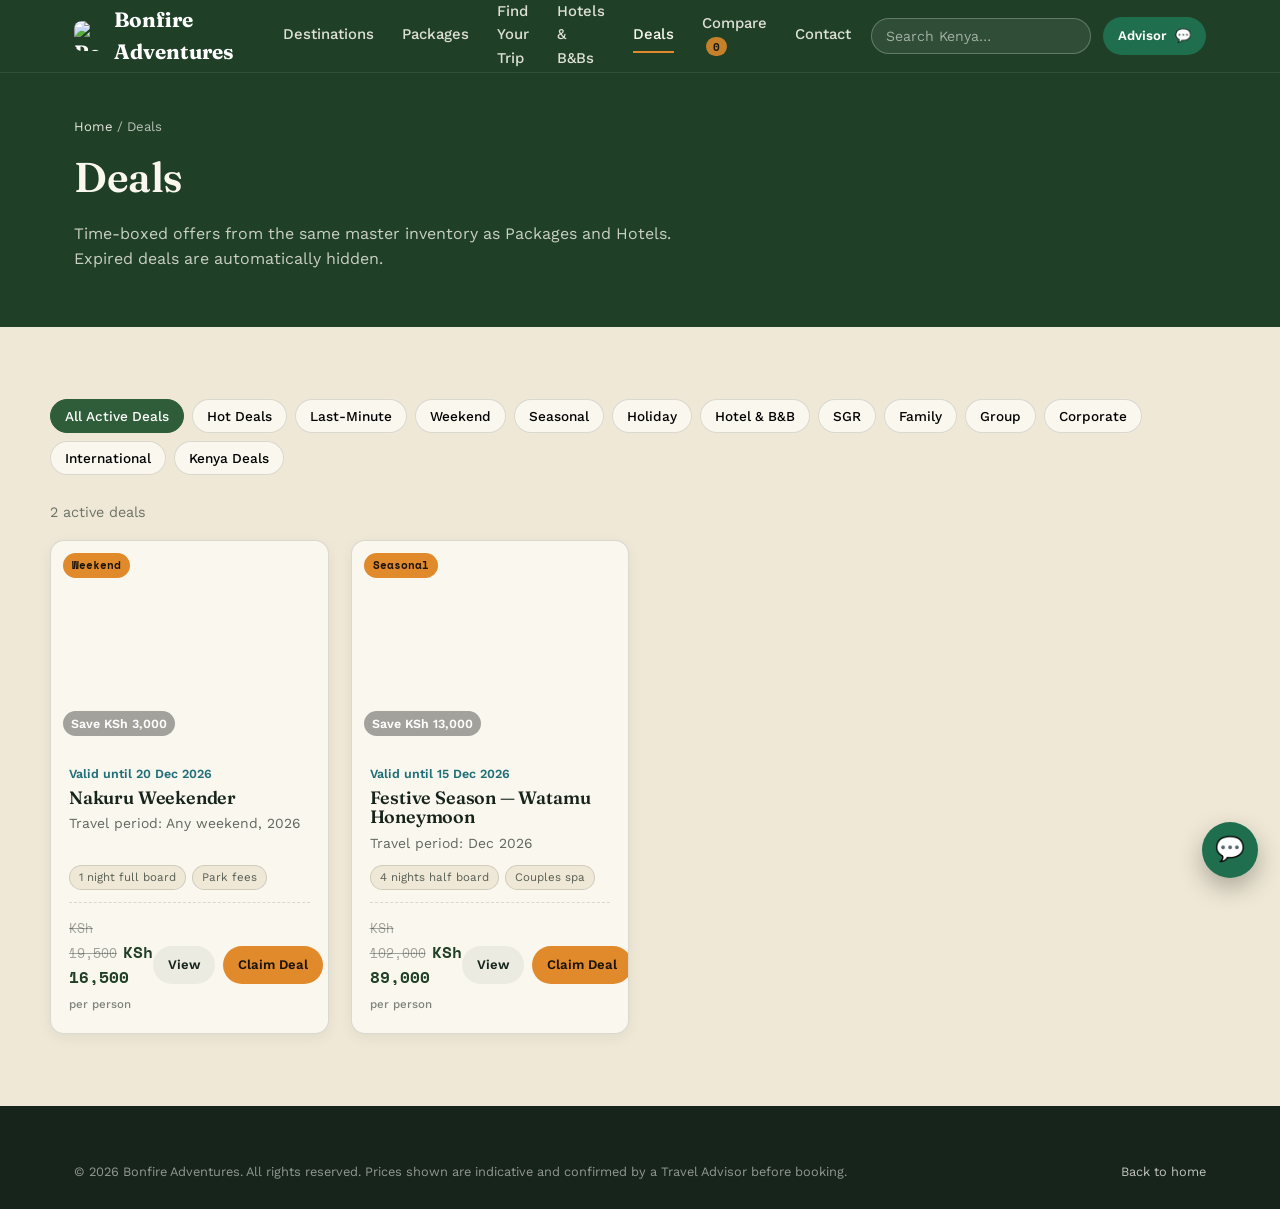
==== pages/deals.html @ 24bf7062 "Add files via upload" ====
<!DOCTYPE html>
<html lang="en">
<head>
<meta charset="UTF-8">
<meta name="viewport" content="width=device-width, initial-scale=1.0">
<title>Deals — Bonfire Adventures</title>
<meta name="description" content="Hot deals, last-minute offers, seasonal and group discounts across Bonfire Adventures' packages, hotels and B&Bs. Expired deals are never shown as active.">
<link rel="canonical" href="https://example.com/pages/deals.html">
<meta property="og:title" content="Deals — Bonfire Adventures">
<meta property="og:description" content="Hot deals, last-minute offers, seasonal and group discounts across Bonfire Adventures' packages, hotels and B&Bs. Expired deals are never shown as active.">
<meta property="og:type" content="website">
<meta property="og:url" content="https://example.com/pages/deals.html">
<meta property="og:image" content="https://example.com/assets/images/hero/mombasa-05-aerial.jpg">
<meta property="og:site_name" content="Bonfire Adventures">
<meta name="twitter:card" content="summary_large_image">
<meta name="twitter:title" content="Deals — Bonfire Adventures">
<meta name="twitter:description" content="Hot deals, last-minute offers, seasonal and group discounts across Bonfire Adventures' packages, hotels and B&Bs. Expired deals are never shown as active.">
<meta name="twitter:image" content="https://example.com/assets/images/hero/mombasa-05-aerial.jpg">
<link rel="stylesheet" href="../styles.css">
<link rel="icon" type="image/svg+xml" href="../assets/logos/bonfire-logo.svg">
</head>
<body id="page-deals">
<a class="skip-link" href="#main">Skip to content</a>

<header class="site-header">
  <div class="container">
    <a class="brand" href="../index.html"><img src="../assets/logos/bonfire-logo.svg" alt="Bonfire Adventures logo" class="brand-logo"> Bonfire Adventures</a>
    <nav class="main-nav" aria-label="Primary">
      <a href="destinations.html">Destinations</a>
      <a href="packages.html">Packages</a>
      <a href="find-your-trip.html">Find Your Trip</a>
      <a href="hotels.html">Hotels &amp; B&amp;Bs</a>
      <a href="deals.html">Deals</a>
      <a href="compare.html">Compare <span class="compare-badge" data-compare-count>0</span></a>
      <a href="contact.html">Contact</a>
    </nav>
    <div class="header-actions">
      <div class="header-search">
        <input type="search" placeholder="Search Kenya…" aria-label="Global search" data-global-search>
        <div class="gs-results" hidden data-global-search-results></div>
      </div>
      <a class="btn btn-whatsapp btn-sm" data-whatsapp data-message="Hi, I'd like to speak with a Travel Advisor." target="_blank" rel="noopener"><span class="long">Advisor</span> 💬</a>
      <button class="nav-toggle" aria-label="Toggle menu" aria-expanded="false">☰</button>
    </div>
  </div>
</header>

<main id="main">
  <div class="page-hero">
    <div class="container">
      <div class="breadcrumbs" style="color:rgba(250,247,239,.7);"><a href="../index.html" style="color:rgba(250,247,239,.9);">Home</a> / Deals</div>
      <h1>Deals</h1>
      <p>Time-boxed offers from the same master inventory as Packages and Hotels. Expired deals are automatically hidden.</p>
    </div>
  </div>

  <div class="container section" data-list-view>
    <div class="chip-row" id="deal-chips" style="margin-bottom:26px;"></div>
    <div class="section-head" style="margin-bottom:16px;">
      <p id="result-count" style="margin:0;font-size:.9rem;color:rgba(22,36,28,.6);"></p>
    </div>
    <div class="card-grid" data-deal-results></div>
  </div>

  <div class="container section" data-detail-view hidden></div>
</main>

<footer class="site-footer">
  <div class="container">
    <div class="footer-bottom">
      <span>© <span data-year></span> Bonfire Adventures. All rights reserved. Prices shown are indicative and confirmed by a Travel Advisor before booking.</span>
      <a href="../index.html" style="color:rgba(250,247,239,.75);">Back to home</a>
    </div>
  </div>
</footer>

<a class="fab-whatsapp" data-whatsapp data-message="Hi, I'd like help with a deal." target="_blank" rel="noopener" aria-label="Chat on WhatsApp">💬</a>

<script src="../data.js"></script>
<script src="../script.js"></script>
<script>
(function () {
  const params = new URLSearchParams(location.search);
  const dealId = params.get('id');

  if (dealId) {
    renderDetail(dealId);
  } else {
    let activeCat = params.get('category') || '';
    initList(activeCat);
  }

  function renderDetail(id) {
    const deal = BONFIRE_DATA.DEALS.find(function (d) { return d.id === id; });
    document.querySelector('[data-list-view]').hidden = true;
    const detail = document.querySelector('[data-detail-view]');
    detail.hidden = false;

    if (!deal) {
      detail.innerHTML = Bonfire.emptyStateHTML({ title: 'Deal not found', text: 'This offer may have expired or been removed.', altHref: 'deals.html', altLabel: 'See all active deals', waMessage: 'Hi, are there any current deals available?' });
      Bonfire.initWhatsAppButtons();
      Bonfire.initLazyBackgrounds();
      return;
    }

    const active = BONFIRE_DATA.isDealActive(deal, new Date());
    const pkg = deal.packageId ? BONFIRE_DATA.getPackageById(deal.packageId) : null;
    const hotel = deal.hotelId ? BONFIRE_DATA.getHotelById(deal.hotelId) : null;
    const dest = pkg ? BONFIRE_DATA.getDestinationById(pkg.destinationId) : null;
    const img = pkg && dest && dest.images && dest.images[0] ? dest.images[0].src : (hotel ? hotel.image : '');
    const savings = deal.originalPrice - deal.dealPrice;

    let linkedHTML = '';
    if (pkg) {
      linkedHTML =
        '<h2>Package included in this deal</h2>' +
        '<p>' + pkg.desc + '</p>' +
        '<ul>' + pkg.inclusions.map(function (i) { return '<li>' + i + '</li>'; }).join('') + '</ul>' +
        '<a class="btn btn-outline btn-sm" href="packages.html?id=' + pkg.id + '">View full package details</a>';
    } else if (hotel) {
      linkedHTML =
        '<h2>Property included in this deal</h2>' +
        '<p>' + hotel.description + '</p>' +
        '<a class="btn btn-outline btn-sm" href="hotels.html?id=' + hotel.id + '">View full hotel details</a>';
    }

    detail.innerHTML =
      '<div class="breadcrumbs" style="margin-bottom:16px;"><a href="../index.html">Home</a> / <a href="deals.html">Deals</a> / ' + deal.title + '</div>' +
      '<div class="layout-split">' +
        '<div style="grid-column:1/-1;display:grid;grid-template-columns:1.3fr 1fr;gap:32px;">' +
          '<div>' +
            (img ? '<div class="card-media" data-bg="../' + img + '" style="aspect-ratio:16/9;border-radius:var(--radius);margin-bottom:20px;"><span class="badge">' + deal.category + (active ? '' : ' · Expired') + '</span></div>' : '') +
            '<h1>' + deal.title + '</h1>' +
            '<p>Travel period: ' + deal.travelPeriod + ' · Valid until ' + new Date(deal.validUntil).toLocaleDateString('en-KE', { day: 'numeric', month: 'short', year: 'numeric' }) + '</p>' +
            '<h2>What\'s included</h2>' +
            '<ul style="list-style:disc;padding-left:20px;margin-bottom:16px;">' + deal.inclusions.map(function (i) { return '<li>' + i + '</li>'; }).join('') + '</ul>' +
            (linkedHTML ? linkedHTML : '') +
          '</div>' +
          '<aside class="filters" style="position:sticky;top:92px;">' +
            '<div class="price" style="font-size:1.4rem;margin-bottom:4px;"><span class="was">' + BONFIRE_DATA.formatKES(deal.originalPrice) + '</span> ' + BONFIRE_DATA.formatKES(deal.dealPrice) + ' <small>per person</small></div>' +
            '<p style="font-size:.85rem;color:rgba(22,36,28,.6);margin-bottom:16px;">Save ' + BONFIRE_DATA.formatKES(savings) + ' vs. standard rate — indicative pricing, confirmed by a Travel Advisor.</p>' +
            (active
              ? '<a class="btn btn-primary" style="width:100%;justify-content:center;" data-whatsapp data-product="' + deal.title + '" target="_blank" rel="noopener" data-analytics="deal-claim">Claim This Deal</a>'
              : '<p style="font-size:.86rem;"><strong>This offer has expired.</strong> Ask a Travel Advisor about current offers on this route.</p><a class="btn btn-whatsapp" style="width:100%;justify-content:center;" data-whatsapp data-message="Hi, the ' + deal.title + ' deal has expired — are there any similar current offers?" target="_blank" rel="noopener">Ask a Travel Advisor</a>') +
          '</aside>' +
        '</div>' +
      '</div>';

    Bonfire.initWhatsAppButtons();
    Bonfire.initLazyBackgrounds();
  }

  function initList(activeCat) {
  const categories = Array.from(new Set(BONFIRE_DATA.DEALS.map(function (d) { return d.category; })));

  function renderChips() {
    const wrap = document.getElementById('deal-chips');
    const all = document.createElement('button');
    all.type = 'button'; all.className = 'chip' + (activeCat ? '' : ' is-active'); all.textContent = 'All Active Deals';
    all.addEventListener('click', function () { activeCat = ''; renderChips(); renderGrid(); });
    wrap.innerHTML = '';
    wrap.appendChild(all);
    categories.forEach(function (cat) {
      const chip = document.createElement('button');
      chip.type = 'button'; chip.className = 'chip' + (activeCat === cat ? ' is-active' : ''); chip.textContent = cat;
      chip.addEventListener('click', function () { activeCat = cat; renderChips(); renderGrid(); });
      wrap.appendChild(chip);
    });
  }

  function renderGrid() {
    let deals = BONFIRE_DATA.getActiveDeals();
    if (activeCat) deals = deals.filter(function (d) { return d.category === activeCat; });
    document.getElementById('result-count').textContent = deals.length + ' active deal' + (deals.length === 1 ? '' : 's');
    const wrap = document.querySelector('[data-deal-results]');
    wrap.innerHTML = deals.length
      ? deals.map(Bonfire.dealCardHTML).join('')
      : Bonfire.emptyStateHTML({ title: 'No active deals in this category right now', text: 'Deals rotate often — check back soon, or ask an Advisor about upcoming offers.', altHref: 'deals.html', altLabel: 'See all active deals', waMessage: 'Hi, are there any upcoming deals for this category?' });
    Bonfire.initWhatsAppButtons();
    Bonfire.initLazyBackgrounds();
  }

  renderChips();
  renderGrid();
  }
})();
</script>
</body>
</html>
---- styles.css ----
/* ==========================================================================
   BONFIRE ADVENTURES — DESIGN SYSTEM
   Palette:
     --ink        #16241C  deep forest charcoal (text)
     --savanna    #2F5D3A  primary brand green
     --savanna-d  #1F3F27  deep green (surfaces, header)
     --amber      #E08A2C  sunset amber (primary CTA)
     --gold       #C9A64A  dust gold (secondary accent)
     --sand       #EFE8D6  warm sand (page background)
     --sand-lt    #FAF7EF  lighter sand (card background)
     --teal       #1F6F78  coast teal (info / links)
   Type:
     Display — 'Fraunces' (headlines, editorial serif, used with restraint)
     Body    — 'Work Sans' (UI + copy)
     Mono    — 'Space Mono' (prices, tags, route/ticket data)
   Signature: the dashed "journey line" + boarding-pass ticket stub motif
   ========================================================================== */

@import url('https://fonts.googleapis.com/css2?family=Fraunces:opsz,wght@9..144,400;9..144,500;9..144,600;9..144,700&family=Work+Sans:wght@400;500;600;700&family=Space+Mono:wght@400;700&display=swap');

:root {
  --ink: #16241C;
  --savanna: #2F5D3A;
  --savanna-d: #1F3F27;
  --amber: #E08A2C;
  --amber-d: #C36F19;
  --gold: #C9A64A;
  --sand: #EFE8D6;
  --sand-lt: #FAF7EF;
  --teal: #1F6F78;
  --line: rgba(22, 36, 28, 0.14);
  --shadow: 0 10px 30px rgba(22, 36, 28, 0.12);
  --radius: 14px;
  --font-display: 'Fraunces', Georgia, serif;
  --font-body: 'Work Sans', -apple-system, BlinkMacSystemFont, sans-serif;
  --font-mono: 'Space Mono', 'Courier New', monospace;
}

* { box-sizing: border-box; }
html { scroll-behavior: smooth; }
body {
  margin: 0;
  font-family: var(--font-body);
  color: var(--ink);
  background: var(--sand);
  line-height: 1.55;
  -webkit-font-smoothing: antialiased;
}
img { max-width: 100%; display: block; }
a { color: inherit; text-decoration: none; }
ul { margin: 0; padding: 0; list-style: none; }
h1, h2, h3, h4 {
  font-family: var(--font-display);
  font-weight: 600;
  line-height: 1.1;
  margin: 0 0 .5em;
  letter-spacing: -0.01em;
}
p { margin: 0 0 1em; }
button { font-family: inherit; cursor: pointer; }
input, select, textarea { font-family: inherit; font-size: 1rem; }

:focus-visible {
  outline: 3px solid var(--amber);
  outline-offset: 2px;
}

.container {
  width: 100%;
  max-width: 1180px;
  margin: 0 auto;
  padding: 0 24px;
}

.eyebrow {
  font-family: var(--font-mono);
  font-size: .72rem;
  letter-spacing: .14em;
  text-transform: uppercase;
  color: var(--amber-d);
  display: inline-block;
  margin-bottom: .6em;
}

.section {
  padding: 72px 0;
}
.section--tight { padding: 48px 0; }
.section--deep { background: var(--savanna-d); color: var(--sand-lt); }
.section--deep .eyebrow { color: var(--gold); }
.section-head {
  display: flex;
  align-items: flex-end;
  justify-content: space-between;
  gap: 24px;
  margin-bottom: 32px;
  flex-wrap: wrap;
}
.section-head h2 { font-size: clamp(1.6rem, 3vw, 2.3rem); margin: 0; }
.section-head p { margin: 0; max-width: 46ch; color: rgba(22,36,28,.72); }
.section--deep .section-head p { color: rgba(250,247,239,.75); }

/* ---------- buttons ---------- */
.btn {
  display: inline-flex;
  align-items: center;
  gap: 8px;
  padding: 13px 22px;
  border-radius: 999px;
  border: 1px solid transparent;
  font-weight: 600;
  font-size: .95rem;
  transition: transform .15s ease, box-shadow .15s ease, background .15s ease;
  white-space: nowrap;
}
.btn:hover { transform: translateY(-2px); }
.btn-primary { background: var(--amber); color: #1A1207; }
.btn-primary:hover { background: var(--amber-d); box-shadow: var(--shadow); }
.btn-outline { background: transparent; border-color: currentColor; color: var(--savanna-d); }
.section--deep .btn-outline { color: var(--sand-lt); }
.btn-outline:hover { background: rgba(22,36,28,.06); }
.section--deep .btn-outline:hover { background: rgba(250,247,239,.1); }
.btn-ghost { background: rgba(22,36,28,.06); color: var(--ink); }
.btn-sm { padding: 8px 14px; font-size: .82rem; }
.btn-whatsapp { background: #1F6F4E; color: #fff; }
.btn-whatsapp:hover { background: #185939; }
.btn:disabled { opacity: .45; cursor: not-allowed; transform: none; }

/* ---------- journey line (signature motif) ---------- */
.journey-line {
  height: 2px;
  width: 100%;
  background-image: linear-gradient(90deg, var(--gold) 0 10px, transparent 10px 20px);
  background-size: 20px 2px;
  opacity: .55;
}
.journey-dot {
  width: 8px; height: 8px; border-radius: 50%;
  background: var(--amber);
  flex: none;
}

/* ---------- header ---------- */
.site-header {
  position: sticky;
  top: 0;
  z-index: 100;
  background: var(--savanna-d);
  color: var(--sand-lt);
  border-bottom: 1px solid rgba(255,255,255,.08);
}
.site-header .container {
  display: flex;
  align-items: center;
  justify-content: space-between;
  height: 72px;
  gap: 20px;
}
.brand {
  display: flex;
  align-items: center;
  gap: 10px;
  font-family: var(--font-display);
  font-size: 1.3rem;
  font-weight: 700;
  color: #fff;
}
.brand .brand-logo {
  width: 30px; height: 30px;
  border-radius: 8px;
  object-fit: contain;
  flex: none;
}
.main-nav {
  display: flex;
  align-items: center;
  gap: 28px;
  font-size: .93rem;
  font-weight: 500;
}
.main-nav a { opacity: .88; transition: opacity .15s; padding: 4px 0; border-bottom: 2px solid transparent; }
.main-nav a:hover, .main-nav a.is-active { opacity: 1; border-color: var(--amber); }
.header-actions { display: flex; align-items: center; gap: 12px; }
.nav-toggle {
  display: none;
  background: transparent; border: 1px solid rgba(255,255,255,.3);
  color: #fff; padding: 8px 10px; border-radius: 8px;
}

@media (max-width: 920px) {
  .main-nav {
    position: absolute;
    top: 72px; left: 0; right: 0;
    background: var(--savanna-d);
    flex-direction: column;
    align-items: flex-start;
    padding: 8px 24px 20px;
    gap: 4px;
    display: none;
    border-bottom: 1px solid rgba(255,255,255,.1);
  }
  .main-nav.is-open { display: flex; }
  .main-nav a { width: 100%; padding: 10px 0; }
  .nav-toggle { display: block; }
  .header-actions .btn span.long { display: none; }
}

/* ---------- hero: faded destination photo carousel ---------- */
.hero {
  position: relative;
  overflow: hidden;
  min-height: 92vh;
  display: flex;
  align-items: center;
  color: var(--sand-lt);
  background: var(--savanna-d);
}
.hero-carousel {
  position: absolute;
  inset: 0;
  z-index: 0;
}
.hero-slide {
  position: absolute;
  inset: 0;
  background-size: cover;
  background-position: center;
  opacity: 0;
  transform: scale(1.06);
  filter: saturate(.78) brightness(.72);
  transition: opacity 1.8s ease, transform 8s ease;
}
.hero-slide.is-active {
  opacity: 1;
  transform: scale(1);
  z-index: 1;
}
.hero-overlay {
  position: absolute;
  inset: 0;
  z-index: 2;
  background:
    linear-gradient(180deg, rgba(20,32,24,.55) 0%, rgba(20,32,24,.62) 45%, rgba(20,32,24,.82) 100%),
    radial-gradient(ellipse at center, rgba(20,32,24,.25) 0%, rgba(20,32,24,.55) 75%);
}
.hero-intro {
  position: relative;
  z-index: 3;
  text-align: center;
  max-width: 760px;
  margin: 0 auto;
  padding: 64px 24px;
}
.hero-kicker {
  font-family: var(--font-mono);
  font-size: .78rem;
  letter-spacing: .18em;
  text-transform: uppercase;
  color: var(--gold);
  margin-bottom: 22px;
}
.hero-headline {
  font-size: clamp(2.2rem, 6vw, 3.8rem);
  font-weight: 600;
  letter-spacing: -0.01em;
  margin-bottom: 28px;
  text-shadow: 0 4px 24px rgba(0,0,0,.3);
}
.hero-copy {
  font-size: 1.05rem;
  line-height: 1.7;
  color: rgba(250,247,239,.86);
  max-width: 58ch;
  margin: 0 auto 20px;
}
.hero-tagline {
  margin-top: 28px;
  font-family: var(--font-mono);
  font-size: .82rem;
  letter-spacing: .12em;
  text-transform: uppercase;
  color: var(--gold);
}
.hero-tagline span { color: rgba(250,247,239,.5); margin: 0 4px; }
.hero-ctas {
  display: flex; justify-content: center; flex-wrap: wrap; gap: 14px;
  margin-top: 32px;
}
.btn-outline--hero { color: var(--sand-lt); border-color: rgba(250,247,239,.55); }
.btn-outline--hero:hover { background: rgba(250,247,239,.12); }

@media (max-width: 640px) {
  .hero { min-height: 86vh; }
  .hero-intro { padding: 48px 20px; }
  .hero-copy { font-size: .96rem; }
  .hero-ctas { flex-direction: column; align-items: stretch; }
  .hero-ctas .btn { justify-content: center; }
}
@media (prefers-reduced-motion: reduce) {
  .hero-slide { transition: opacity 1.2s ease; transform: none !important; }
}

/* ---------- cta grid (browse/find/hotels/deals/destinations) ---------- */
.cta-grid {
  display: grid;
  grid-template-columns: repeat(4, 1fr);
  gap: 18px;
  margin-top: 40px;
  position: relative;
  z-index: 5;
}
.cta-grid--five { grid-template-columns: repeat(5, 1fr); }
.cta-card {
  background: var(--sand-lt);
  border-radius: var(--radius);
  padding: 22px 20px;
  box-shadow: var(--shadow);
  border: 1px solid var(--line);
  transition: transform .15s ease, box-shadow .15s ease;
}
.cta-card:hover { transform: translateY(-4px); box-shadow: 0 20px 40px rgba(22,36,28,.16); }
.cta-card .icon { font-size: 1.5rem; margin-bottom: 10px; }
.cta-card h3 { font-size: 1.02rem; margin-bottom: 4px; }
.cta-card p { font-size: .86rem; color: rgba(22,36,28,.65); margin-bottom: 0; }
@media (max-width: 920px) { .cta-grid, .cta-grid--five { grid-template-columns: repeat(2, 1fr); } }

/* ---------- cards: packages / hotels / deals ---------- */
.card-grid {
  display: grid;
  grid-template-columns: repeat(auto-fill, minmax(270px, 1fr));
  gap: 22px;
}
.card {
  background: var(--sand-lt);
  border-radius: var(--radius);
  overflow: hidden;
  border: 1px solid var(--line);
  box-shadow: 0 4px 14px rgba(22,36,28,.06);
  display: flex; flex-direction: column;
  transition: transform .15s ease, box-shadow .15s ease;
}
.card:hover { transform: translateY(-4px); box-shadow: var(--shadow); }
.card-media {
  aspect-ratio: 4/3;
  background: linear-gradient(135deg, var(--savanna), var(--teal));
  background-size: cover;
  background-position: center;
  display: flex; align-items: flex-end;
  padding: 12px;
  position: relative;
  color: #fff;
}
.card-media .badge {
  position: absolute; top: 12px; left: 12px;
  background: var(--amber); color: #1A1207;
  font-family: var(--font-mono); font-size: .68rem;
  padding: 4px 9px; border-radius: 999px; font-weight: 700;
}
.card-media .rating {
  background: rgba(0,0,0,.35);
  padding: 3px 8px; border-radius: 999px;
  font-size: .78rem; font-weight: 600;
}
.card-body { padding: 16px 18px 18px; flex: 1; display: flex; flex-direction: column; }
.card-loc { font-size: .78rem; color: var(--teal); font-weight: 600; margin-bottom: 4px; }
.card-title { font-family: var(--font-display); font-size: 1.12rem; margin-bottom: 6px; }
.card-desc { font-size: .87rem; color: rgba(22,36,28,.68); margin-bottom: 10px; flex: 1; }
.card-tags { display: flex; flex-wrap: wrap; gap: 6px; margin-bottom: 12px; }
.card-tags span {
  font-size: .72rem; background: var(--sand); border: 1px solid var(--line);
  padding: 3px 9px; border-radius: 999px; color: rgba(22,36,28,.7);
}
.card-foot {
  display: flex; align-items: center; justify-content: space-between;
  border-top: 1px dashed var(--line); padding-top: 12px; margin-top: auto;
}
.price {
  font-family: var(--font-mono); font-weight: 700; color: var(--savanna-d);
}
.price small { font-family: var(--font-body); font-weight: 500; color: rgba(22,36,28,.55); font-size: .72rem; }
.price .was { text-decoration: line-through; color: rgba(22,36,28,.4); font-weight: 400; font-size: .8rem; margin-right: 6px;}
.card-actions { display: flex; gap: 8px; }
.card-compare-toggle {
  font-size: .74rem; display: inline-flex; align-items: center; gap: 6px;
  color: rgba(22,36,28,.6); margin-top: 8px; cursor: pointer;
}

/* ---------- compact hotel cards ---------- */
.card-grid--compact {
  grid-template-columns: repeat(3, 1fr);
  gap: 14px;
}
.card--compact .card-media--sm {
  aspect-ratio: 16/9;
  background-size: cover;
  background-position: center;
  padding: 8px;
}
.card--compact .card-body { padding: 12px 14px 14px; }
.card--compact .card-title--sm { font-size: .98rem; margin-bottom: 4px; }
.card--compact .card-loc { margin-bottom: 4px; }
.card--compact .card-tags { margin-bottom: 8px; }
.card--compact .card-foot { padding-top: 8px; }
.card--compact .price { font-size: .92rem; }
@media (max-width: 980px) { .card-grid--compact { grid-template-columns: repeat(2, 1fr); } }
@media (max-width: 640px) { .card-grid--compact { grid-template-columns: 1fr; } }

.hotel-search-bar { margin-bottom: 18px; }
.hotel-search-bar input {
  width: 100%;
  padding: 14px 18px;
  border-radius: 999px;
  border: 1px solid var(--line);
  background: var(--sand-lt);
  font-size: .95rem;
  box-shadow: 0 4px 14px rgba(22,36,28,.06);
}
.hotel-search-bar input:focus { border-color: var(--amber); }

/* ---------- filters/sidebar ---------- */
.layout-split {
  display: grid;
  grid-template-columns: 260px 1fr;
  gap: 32px;
  align-items: start;
}
.filters {
  background: var(--sand-lt);
  border: 1px solid var(--line);
  border-radius: var(--radius);
  padding: 20px;
  position: sticky; top: 92px;
}
.filters h4 { font-size: .8rem; text-transform: uppercase; letter-spacing: .06em; margin-bottom: 12px; font-family: var(--font-mono); color: rgba(22,36,28,.6); }
.filter-group { margin-bottom: 22px; }
.filter-group label {
  display: flex; align-items: center; gap: 8px;
  font-size: .88rem; padding: 5px 0; cursor: pointer;
}
.filter-group select, .filter-group input[type=text] {
  width: 100%; padding: 9px 10px; border-radius: 8px; border: 1px solid var(--line); background: #fff;
}
@media (max-width: 920px) {
  .layout-split { grid-template-columns: 1fr; }
  .filters { position: static; }
}

/* ---------- breadcrumbs ---------- */
.breadcrumbs { font-size: .82rem; color: rgba(22,36,28,.6); margin-bottom: 18px; }
.breadcrumbs a:hover { color: var(--savanna-d); text-decoration: underline; }

/* ---------- page hero (interior pages) ---------- */
.page-hero {
  background: var(--savanna-d); color: var(--sand-lt);
  padding: 44px 0 40px;
}
.page-hero h1 { font-size: clamp(1.8rem, 3.6vw, 2.6rem); }
.page-hero p { color: rgba(250,247,239,.78); max-width: 60ch; }

/* ---------- region / destination pickers ---------- */
.region-grid { display: grid; grid-template-columns: repeat(4, 1fr); gap: 14px; }
.region-tile {
  background: var(--sand-lt); border: 1px solid var(--line); border-radius: var(--radius);
  padding: 18px; text-align: left; font-weight: 600;
  transition: all .15s;
}
.region-tile:hover, .region-tile.is-active { border-color: var(--amber); background: #fff; box-shadow: var(--shadow); }
.region-tile .count { display: block; font-family: var(--font-mono); font-weight: 400; font-size: .75rem; color: rgba(22,36,28,.55); margin-top: 4px; }
.region-tile--photo { padding: 0; overflow: hidden; }
.region-tile--photo .region-tile-body { padding: 14px 16px; }
.region-tile-media {
  aspect-ratio: 16/10;
  background-color: var(--sand);
  background-size: cover;
  background-position: center;
}
.dest-hero-photo {
  aspect-ratio: 21/9;
  background-color: var(--sand);
  background-size: cover;
  background-position: center;
  border-radius: var(--radius);
}
.dest-gallery {
  display: grid;
  grid-template-columns: repeat(auto-fit, minmax(220px, 1fr));
  gap: 10px;
}
.dest-gallery-photo {
  aspect-ratio: 4/3;
  background-color: var(--sand);
  background-size: cover;
  background-position: center;
  border-radius: var(--radius);
}
@media (max-width: 760px) { .region-grid { grid-template-columns: repeat(2, 1fr); } }

.chip-row { display: flex; flex-wrap: wrap; gap: 8px; }
.chip {
  padding: 8px 14px; border-radius: 999px; border: 1px solid var(--line);
  background: var(--sand-lt); font-size: .85rem; font-weight: 500; transition: all .15s;
}
.chip:hover { border-color: var(--gold); }
.chip.is-active { background: var(--savanna); border-color: var(--savanna); color: #fff; }

/* ---------- testimonials ---------- */
.review-card {
  background: var(--sand-lt); border: 1px solid var(--line); border-radius: var(--radius);
  padding: 22px; min-width: 280px;
}
.review-stars { color: var(--gold); font-size: .95rem; margin-bottom: 8px; letter-spacing: 2px; }
.review-quote { font-style: normal; font-size: .93rem; margin-bottom: 12px; }
.review-name { font-weight: 700; font-size: .85rem; }
.review-meta { font-size: .78rem; color: rgba(22,36,28,.55); }
.review-strip { display: flex; gap: 18px; overflow-x: auto; padding-bottom: 8px; scrollbar-width: thin; }

/* ---------- forms ---------- */
.form-grid { display: grid; grid-template-columns: 1fr 1fr; gap: 16px; }
.form-field { display: flex; flex-direction: column; gap: 6px; }
.form-field.full { grid-column: 1 / -1; }
.form-field label { font-size: .84rem; font-weight: 600; }
.form-field input, .form-field select, .form-field textarea {
  padding: 11px 13px; border: 1px solid var(--line); border-radius: 10px; background: #fff;
}
.form-field .hint { font-size: .76rem; color: rgba(22,36,28,.55); }
.form-error { border-color: #C0392B !important; }
.error-text { color: #C0392B; font-size: .78rem; display: none; }
.error-text.is-visible { display: block; }
@media (max-width: 640px) { .form-grid { grid-template-columns: 1fr; } }

/* ---------- honeymoon banner (homepage) ---------- */
.honeymoon-banner {
  display: grid; grid-template-columns: 1fr 1fr; align-items: stretch;
  background: var(--sand-lt); border: 1px solid var(--line); border-radius: var(--radius);
  overflow: hidden;
}
.honeymoon-banner-photo { background-size: cover; background-position: center; min-height: 240px; }
.honeymoon-banner-body { padding: 32px; display: flex; flex-direction: column; justify-content: center; }
.honeymoon-banner-body p { color: rgba(22,36,28,.75); }
@media (max-width: 760px) { .honeymoon-banner { grid-template-columns: 1fr; } }

/* Find Your Trip's filter form is a 4-column inline grid on desktop only —
   collapse it in two steps so inputs stay easy to tap on tablet/phone. */
@media (max-width: 920px) { .filters--inline { grid-template-columns: repeat(2, 1fr) !important; } }
@media (max-width: 560px) { .filters--inline { grid-template-columns: 1fr !important; } }

/* ---------- empty state ---------- */
.empty-state {
  text-align: center; padding: 60px 24px;
  border: 1px dashed var(--line); border-radius: var(--radius); background: var(--sand-lt);
  grid-column: 1 / -1;
}
.empty-state .icon { font-size: 2.4rem; margin-bottom: 10px; }
.empty-state h3 { margin-bottom: 6px; }
.empty-state p { color: rgba(22,36,28,.65); max-width: 42ch; margin: 0 auto 18px; }
.empty-state .empty-actions { display: flex; gap: 10px; justify-content: center; flex-wrap: wrap; }

/* ---------- compare table ---------- */
.compare-table-wrap { overflow-x: auto; }
table.compare-table { border-collapse: collapse; width: 100%; min-width: 640px; }
.compare-table th, .compare-table td {
  border: 1px solid var(--line); padding: 12px 14px; text-align: left; font-size: .88rem; vertical-align: top;
}
.compare-table th { background: var(--sand-lt); font-family: var(--font-mono); font-size: .72rem; text-transform: uppercase; letter-spacing: .05em; }
.compare-table td.slot-empty { color: rgba(22,36,28,.4); text-align: center; }
.compare-remove { font-size: .72rem; color: #C0392B; margin-top: 6px; display: inline-block; }
/* Keep the row-label column visible while scrolling horizontally on mobile,
   so a shopper never loses track of which row (Price, Duration, etc.) they're
   looking at once the comparison scrolls past the first item. */
.compare-table tr > :first-child {
  position: sticky; left: 0; background: var(--sand-lt); z-index: 1;
}
.compare-table thead tr > :first-child { z-index: 2; }

/* ---------- footer ---------- */
.site-footer {
  background: var(--ink); color: rgba(250,247,239,.82);
  padding: 56px 0 28px;
}
.footer-grid {
  display: grid; grid-template-columns: 1.4fr 1fr 1fr 1fr; gap: 32px;
  border-bottom: 1px solid rgba(255,255,255,.1);
  padding-bottom: 36px; margin-bottom: 22px;
}
.footer-grid h4 { color: #fff; font-size: .82rem; text-transform: uppercase; letter-spacing: .06em; font-family: var(--font-mono); margin-bottom: 14px; }
.footer-grid a { display: block; padding: 5px 0; font-size: .88rem; color: rgba(250,247,239,.75); }
.footer-grid a:hover { color: var(--gold); }
.footer-bottom { display: flex; justify-content: space-between; flex-wrap: wrap; gap: 10px; font-size: .8rem; color: rgba(250,247,239,.55); }
@media (max-width: 820px) { .footer-grid { grid-template-columns: 1fr 1fr; } }

/* ---------- header global search ---------- */
.header-search { position: relative; }
.header-search input {
  width: 220px;
  padding: 9px 14px;
  border-radius: 999px;
  border: 1px solid rgba(255,255,255,.25);
  background: rgba(255,255,255,.08);
  color: #fff;
  font-size: .88rem;
}
.header-search input::placeholder { color: rgba(255,255,255,.55); }
.header-search input:focus { background: #fff; color: var(--ink); }
.gs-results {
  position: absolute; top: 46px; right: 0; width: 320px;
  background: var(--sand-lt); color: var(--ink);
  border-radius: 12px; box-shadow: var(--shadow); border: 1px solid var(--line);
  max-height: 360px; overflow-y: auto; z-index: 50;
}
.gs-item {
  display: flex; align-items: center; gap: 8px; padding: 10px 14px;
  font-size: .86rem; border-bottom: 1px solid var(--line);
}
.gs-item:last-child { border-bottom: none; }
.gs-item:hover { background: var(--sand); }
.gs-type { font-family: var(--font-mono); font-size: .64rem; text-transform: uppercase; background: var(--savanna); color: #fff; padding: 2px 7px; border-radius: 999px; }
.gs-sub { margin-left: auto; color: rgba(22,36,28,.5); font-size: .78rem; }
.gs-empty { padding: 14px; font-size: .84rem; color: rgba(22,36,28,.6); }
@media (max-width: 920px) { .header-search { display: none; } }

.compare-badge {
  background: var(--amber); color: #1A1207; font-family: var(--font-mono);
  font-size: .7rem; font-weight: 700; border-radius: 999px;
  padding: 1px 7px; margin-left: 4px;
}

/* ---------- floating whatsapp ---------- */
.fab-whatsapp {
  position: fixed; bottom: 22px; right: 22px; z-index: 200;
  background: #1F6F4E; color: #fff; width: 56px; height: 56px; border-radius: 50%;
  display: grid; place-items: center; box-shadow: 0 10px 24px rgba(0,0,0,.28);
  font-size: 1.5rem; transition: transform .15s;
}
.fab-whatsapp:hover { transform: scale(1.08); }

/* ---------- mobile sticky action bar ---------- */
/* Phone-only WhatsApp / Call / Book bar, always reachable at the bottom of
   the screen. Replaces the round FAB below 640px so there's one persistent
   action surface, not two competing ones. */
.mobile-action-bar {
  display: none;
  position: fixed; left: 0; right: 0; bottom: 0; z-index: 210;
  background: var(--sand-lt); border-top: 1px solid var(--line);
  box-shadow: 0 -6px 20px rgba(22,36,28,.12);
  padding: 8px max(8px, env(safe-area-inset-left)) max(8px, env(safe-area-inset-bottom)) max(8px, env(safe-area-inset-right));
}
.mobile-action-bar-inner { display: grid; grid-template-columns: repeat(3, 1fr); gap: 8px; }
.mobile-action-bar a {
  display: flex; flex-direction: column; align-items: center; gap: 2px;
  padding: 8px 4px; border-radius: 10px;
  font-family: var(--font-body); font-size: .72rem; font-weight: 600;
  color: var(--ink); background: transparent;
}
.mobile-action-bar a .mab-icon { font-size: 1.15rem; }
.mobile-action-bar a.mab-primary { background: #1F6F4E; color: #fff; }
@media (max-width: 640px) {
  .fab-whatsapp { display: none; }
  .mobile-action-bar { display: block; }
  body { padding-bottom: 72px; }
}

/* ---------- utility ---------- */
.text-center { text-align: center; }
.mt-0 { margin-top: 0; }
.visually-hidden {
  position: absolute; width: 1px; height: 1px; overflow: hidden;
  clip: rect(0 0 0 0); white-space: nowrap;
}
.skip-link {
  position: absolute; left: -999px; top: 0; background: var(--amber); color: #1A1207;
  padding: 10px 16px; z-index: 999; border-radius: 0 0 8px 0;
}
.skip-link:focus { left: 0; }

@media (max-width: 640px) {
  .section { padding: 48px 0; }
  .cta-grid, .region-grid { grid-template-columns: 1fr 1fr; }
}
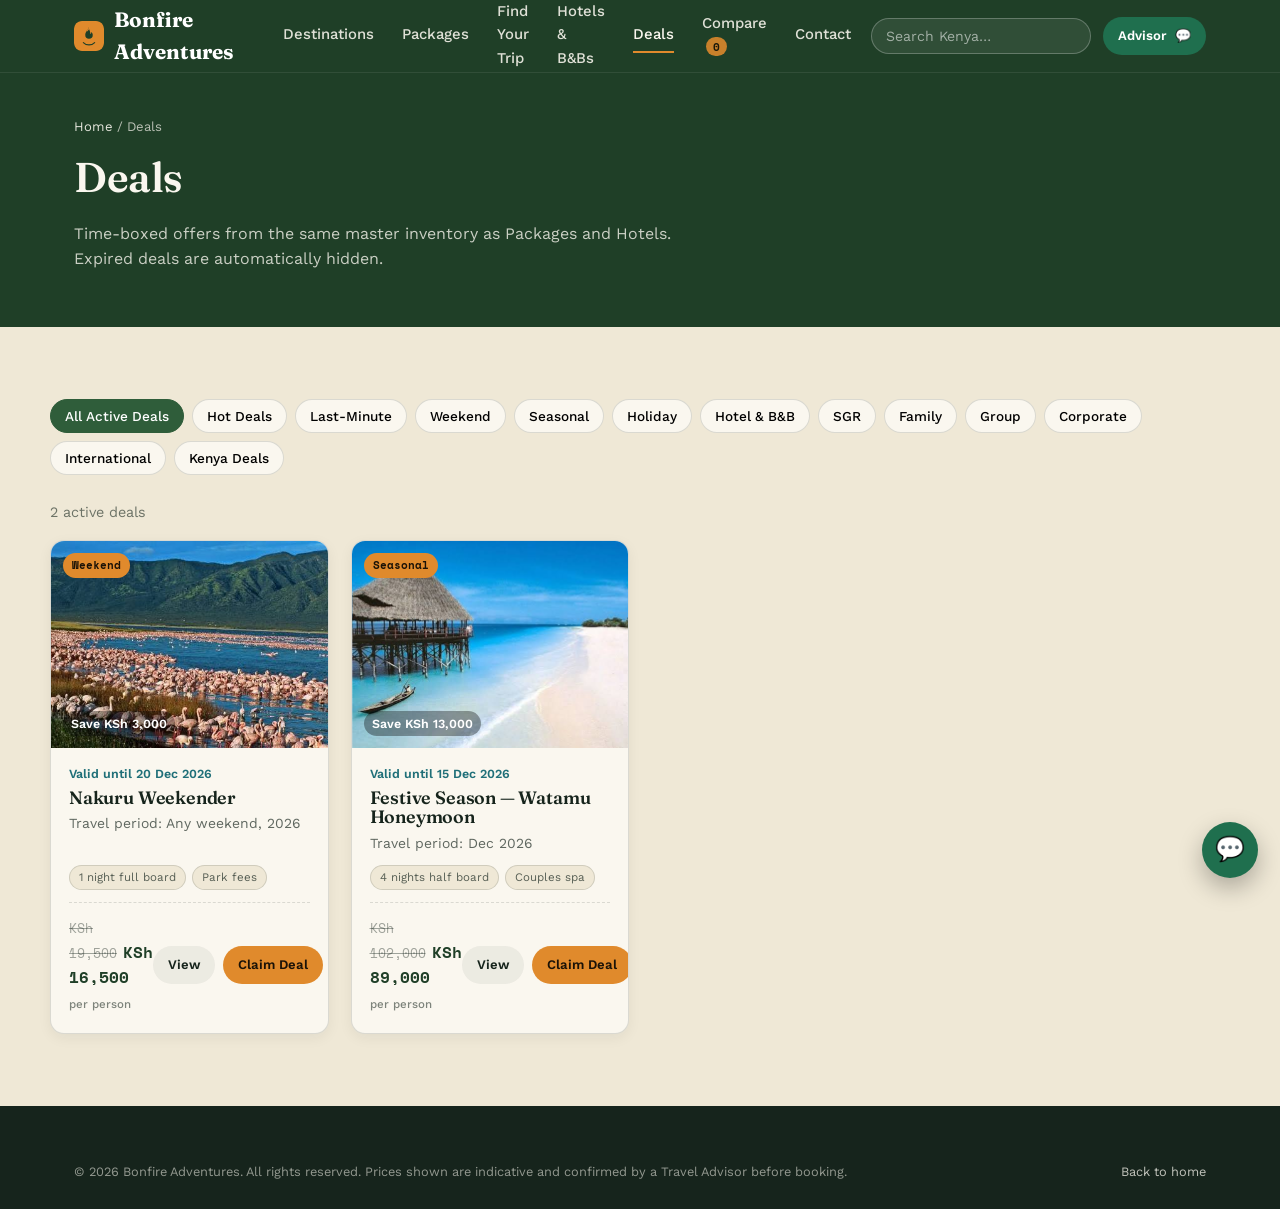
==== commit c2b17485: "Add files via upload" ====
--- a/pages/deals.html
+++ b/pages/deals.html
@@ -107,7 +107,7 @@
     const pkg = deal.packageId ? BONFIRE_DATA.getPackageById(deal.packageId) : null;
     const hotel = deal.hotelId ? BONFIRE_DATA.getHotelById(deal.hotelId) : null;
     const dest = pkg ? BONFIRE_DATA.getDestinationById(pkg.destinationId) : null;
-    const img = pkg && dest && dest.images && dest.images[0] ? dest.images[0].src : (hotel ? hotel.image : '');
+    const img = (pkg && pkg.image) ? pkg.image : ((hotel && hotel.image) ? hotel.image : (dest && dest.images && dest.images[0] ? dest.images[0].src : ''));
     const savings = deal.originalPrice - deal.dealPrice;
 
     let linkedHTML = '';
